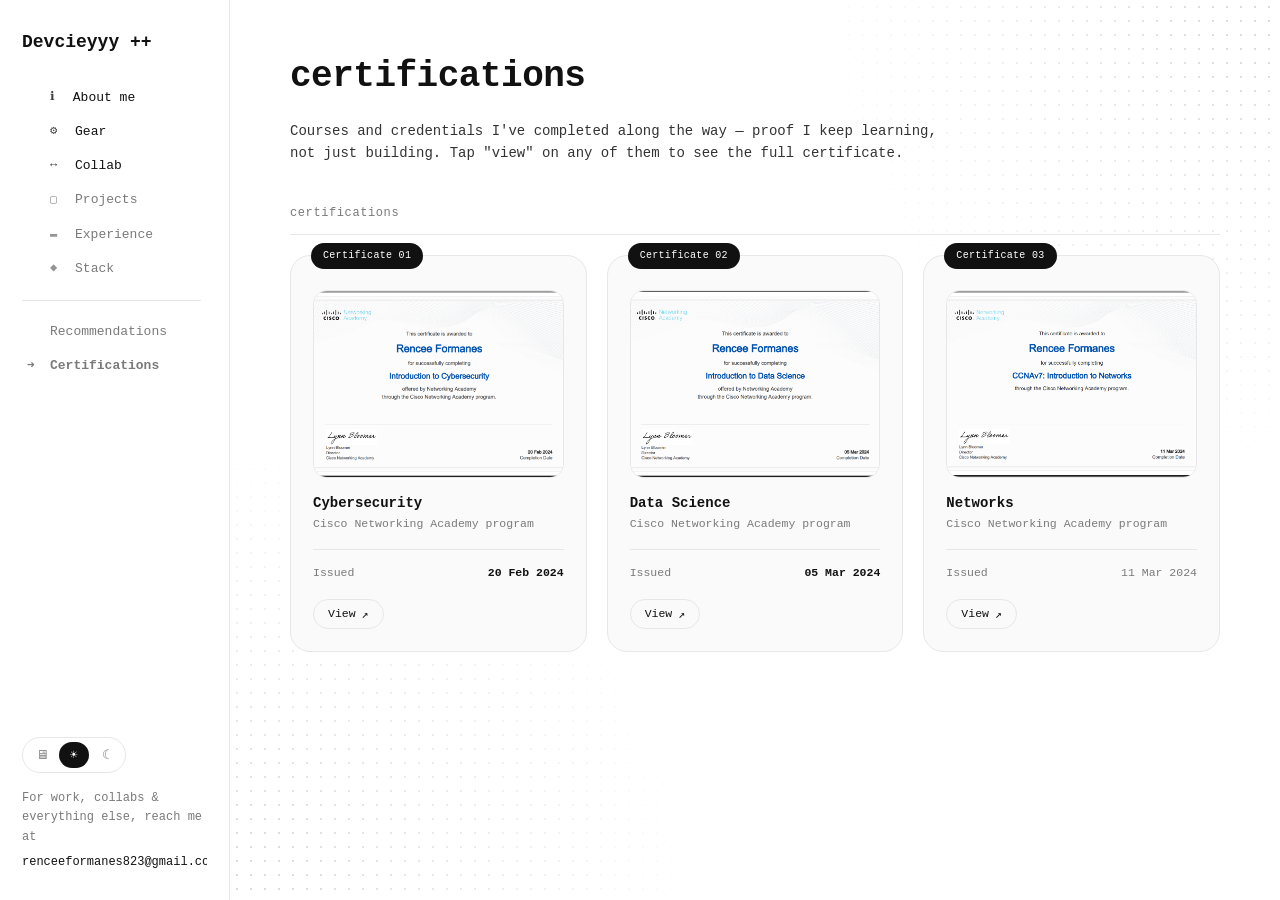
==== certification.html @ bb25aa1a "Initial commit" ====
<!DOCTYPE html>
<html lang="en">
<head>
<meta charset="UTF-8">
<meta name="viewport" content="width=device-width, initial-scale=1.0">
<script>
(function () {
  try {
    var saved = localStorage.getItem('devcieyyy-theme');
    if (!saved) {
      saved = window.matchMedia('(prefers-color-scheme: dark)').matches ? 'dark' : 'light';
    }
    if (saved === 'dark') document.documentElement.classList.add('dark-theme');
  } catch (e) {}
})();
</script>
<title>Certifications — Devcieyyy ++</title>
<link rel="icon" type="image/png" href="bnw2.jpg">
<link rel="stylesheet" href="style.css">
<link rel="stylesheet" href="theme.css">
<link rel="stylesheet" href="mobile-menu.css">
</head>
<body>
<div class="dots-bg"></div>
<div class="dots-bg bottom"></div>
<div class="layout">

  <aside class="sidebar">
    <div class="sidebar-top">
      <a href="index.html" class="brand">Devcieyyy ++</a>
      <button class="burger" id="burgerBtn" aria-label="Toggle menu" aria-expanded="false" aria-controls="sidebarMenu">
        <span></span><span></span><span></span>
      </button>
    </div>

     <div class="sidebar-menu" id="sidebarMenu">
      <div class="sidebar-nav-group">
        <nav>
           <a href="index.html#about"><span class="nav-icon">ℹ</span> About me</a>
        
          <a href="gear.html" class="active"><span class="nav-icon">⚙</span> Gear</a>
          <a href="collab.html"><span class="nav-icon">↔</span> Collab</a>
        </nav>
        <div class="divider"></div>
        <nav class="nav-secondary">
          <a href="index.html#projects"><span class="nav-icon">▢</span> Projects</a>
          
          <a href="index.html#experience"><span class="nav-icon">▬</span> Experience</a>
          <a href="index.html#stack"><span class="nav-icon">◆</span> Stack</a>
        <div class="divider"></div>
          <a href="index.html#recommendations">Recommendations</a>
            <a href="certification.html">Certifications</a>
        
        </nav>
      </div>
      
      <div class="sidebar-footer">
        <div class="divider"></div>
        <button class="theme-toggle" type="button" id="themeToggle" aria-label="Switch to dark mode" aria-pressed="false">
          <span class="theme-icon" aria-hidden="true">☾</span>
        </button>
        <div class="label">For work, collabs & everything else, reach me at</div>
        <a href="mailto:renceeformanes823@gmail.com" class="email">renceeformanes823@gmail.com</a>
      </div>
    </div>
  </aside>

  <main>

    <div class="cert-hero">
      <h1>certifications</h1>
      <p>Courses and credentials I've completed along the way — proof I keep learning, not just building. Tap "view" on any of them to see the full certificate.</p>
    </div>

    <!-- CERTIFICATIONS -->
    <section class="cert-section" id="certifications">
      <div class="section-head">
        <div class="title">certifications</div>
      </div>

      <div class="cert-grid-new">

        <!-- Certificate 1 — drop your certificate image in as cert1.png -->
        <div class="cert-card">
          <div class="cert-badge">Certificate 01</div>
          <div class="cert-thumb">
            <img src="cert1.png" alt="Certificate Title">
          </div>
          <div class="cert-top">
            <div>
              <h3 class="cert-name">Cybersecurity</h3>
              <div class="cert-org">Cisco Networking Academy program</div>
            </div>
          </div>
          <div class="cert-meta">
            <span>Issued</span>
            <span class="cert-date">20 Feb 2024</span>
          </div>
          <button class="cert-verify" type="button" data-cert-img="cert1.png" data-cert-title="Cybersecurity">View <span class="arrow">↗</span></button>
        </div>

        <!-- Certificate 2 — drop your certificate image in as cert2.png -->
        <div class="cert-card">
          <div class="cert-badge">Certificate 02</div>
          <div class="cert-thumb">
            <img src="cert2.png" alt="Certificate Title">
          </div>
          <div class="cert-top">
            <div>
              <h3 class="cert-name">Data Science</h3>
              <div class="cert-org">Cisco Networking Academy program</div>
            </div>
          </div>
          <div class="cert-meta">
            <span>Issued</span>
            <span class="cert-date">05 Mar 2024</span>
          </div>
          <button class="cert-verify" type="button" data-cert-img="cert2.png" data-cert-title="Data Science">View <span class="arrow">↗</span></button>
        </div>

        <!-- Certificate 3 — drop your certificate image in as cert3.png -->
        <div class="cert-card">
          <div class="cert-badge">Certificate 03</div>
          <div class="cert-thumb">
            <img src="cert3.png" alt="Certificate Title">
          </div>
          <div class="cert-top">
            <div>
              <h3 class="cert-name">Networks</h3>
              <div class="cert-org">Cisco Networking Academy program</div>
            </div>
          </div>
          <div class="cert-meta">
            <span>Issued</span>
            <span class="cert-date"></span>11 Mar 2024</span>
          </div>
          <button class="cert-verify" type="button" data-cert-img="cert3.png" data-cert-title="Networks">View <span class="arrow">↗</span></button>
        </div>

      </div>
    </section>

  </main>
</div>

<!-- Full-certificate modal, shared by all cards -->
<div class="cert-modal" id="certModal" aria-hidden="true">
  <div class="cert-modal-inner">
    <button class="cert-modal-close" id="certModalClose" type="button" aria-label="Close">×</button>
    <img id="certModalImg" src="" alt="">
    <div class="cert-modal-title" id="certModalTitle"></div>
  </div>
</div>

<script src="script.js"></script>
<script src="theme.js"></script>
<script src="mobile-menu.js"></script>
<script src="cert-modal.js"></script>

<!-- Tawk.to live chat -->
<script type="text/javascript">
var Tawk_API=Tawk_API||{}, Tawk_LoadStart=new Date();
(function(){
var s1=document.createElement("script"),s0=document.getElementsByTagName("script")[0];
s1.async=true;
s1.src='https://embed.tawk.to/YOUR_PROPERTY_ID/default';
s1.charset='UTF-8';
s1.setAttribute('crossorigin','*');
s0.parentNode.insertBefore(s1,s0);
})();
</script>
</body>
</html>
---- style.css ----
:root{
  --bg:#ffffff;
  --ink:#111111;
  --muted:#7a7a7a;
  --line:#e7e7e7;
  --card:#fafafa;
  --mono:'JetBrains Mono','Courier New',monospace;
  --serif:'Georgia','Times New Roman',serif;
}
*{box-sizing:border-box;}
body{
  margin:0;
  background:var(--bg);
  color:var(--ink);
  font-family:var(--mono);
  font-size:14px;
  line-height:1.6;
  position:relative;
  overflow-x:clip;
}
a{color:inherit;text-decoration:none;}
a:hover{color:var(--ink);text-decoration:underline;}
.layout{display:flex;min-height:100vh;position:relative;z-index:1;}

/* decorative dotted background, like reference site corners */
.dots-bg{
  position:fixed;top:0;right:0;width:480px;height:480px;
  background-image:radial-gradient(circle,#d8d8d8 1px,transparent 1px);
  background-size:14px 14px;
  -webkit-mask-image:radial-gradient(circle at 100% 0%, black 0%, transparent 70%);
  mask-image:radial-gradient(circle at 100% 0%, black 0%, transparent 70%);
  pointer-events:none;z-index:0;
}
.dots-bg.bottom{
  top:auto;right:auto;bottom:0;left:230px;
  -webkit-mask-image:radial-gradient(circle at 0% 100%, black 0%, transparent 70%);
  mask-image:radial-gradient(circle at 0% 100%, black 0%, transparent 70%);
}
.dots-row{
  height:14px;
  background-image:radial-gradient(circle,#d8d8d8 1px,transparent 1px);
  background-size:14px 14px;
  margin:0 0 8px;
}

/* Sidebar */
.sidebar{
  width:230px;
  flex-shrink:0;
  border-right:1px solid var(--line);
  padding:28px 22px;
  display:flex;
  flex-direction:column;
  position:fixed;
  top:0;
  left:0;
  bottom:0;
  height:100vh;
  overflow:auto;
  z-index:2;
  background: var(--bg);
}
.sidebar-top{display:flex;align-items:center;justify-content:space-between;}
.brand{font-family:var(--mono);font-weight:700;font-size:18px;-webkit-font-smoothing:none;font-smooth:never;text-rendering:optimizeSpeed;}

/* menu wrapper: plain flow on desktop, collapsible on mobile */
.sidebar-menu{
  display:flex;
  flex-direction:column;
  justify-content:space-between;
  flex:1;
  min-height:0;
  margin-top:24px;
  overflow:hidden;
}

/* nav area — allow internal scrolling if sidebar content grows */
.sidebar-nav-group{
  overflow-y:auto;
  flex:1 1 auto;
  min-height:0;
  padding-right:6px;
}

.sidebar-footer{
  flex-shrink:0;
  font-size:12px;color:var(--muted);
}

/* burger button: hidden on desktop */
.burger{
  display:none;
  flex-direction:column;
  justify-content:center;
  gap:4px;
  width:26px;
  height:20px;
  padding:0;
  background:none;
  border:none;
  cursor:pointer;
}
.burger span{
  display:block;
  height:2px;
  width:100%;
  background:var(--ink);
  border-radius:2px;
  transition:transform .2s ease, opacity .2s ease;
}
.burger.open span:nth-child(1){transform:translateY(6px) rotate(45deg);}
.burger.open span:nth-child(2){opacity:0;}
.burger.open span:nth-child(3){transform:translateY(-6px) rotate(-45deg);}

nav a{
  display:block;
  position:relative;
  padding:8px 24px 8px 28px;
  color:var(--ink);
  font-size:13px;
  line-height:1.4;
}
nav a::before{
  content: '';
  position:absolute;
  left:0;
  top:50%;
  transform:translateY(-50%);
  opacity:0;
  width:18px;
  text-align:center;
  transition:opacity .2s ease, transform .2s ease;
}
nav a.active::before{
  content:'➜';
  color:currentColor;
  opacity:1;
}
nav a .nav-icon{
  display:inline-flex;
  align-items:center;
  vertical-align:middle;
  margin-right:10px;
  font-size:12px;
  opacity:.8;
}
nav a.active{font-weight:700;}
nav .divider{height:1px;background:var(--line);margin:14px 0;}
.nav-secondary a{color:var(--muted);}
.sidebar-footer .label{margin:14px 0 6px;}
.sidebar-footer .email{color:var(--ink);}

.ask-btn{
  display:flex;align-items:center;justify-content:space-between;
  border:1px solid var(--line);border-radius:6px;
  padding:7px 10px;font-size:12px;color:var(--muted);
  cursor:pointer;margin-bottom:16px;background:none;width:100%;
  font-family:var(--mono);
}
.ask-btn kbd{
  border:1px solid var(--line);border-radius:4px;
  padding:1px 5px;font-size:10px;color:var(--muted);font-family:var(--mono);
  margin-left:3px;
}
.viewers-block{margin-bottom:16px;}
.avatar-stack{display:flex;align-items:center;margin-bottom:6px;}
.avatar-stack .mini-avatar{
  width:22px;height:22px;border-radius:50%;
  background:var(--card);border:1.5px solid var(--bg);
  margin-right:-8px;
  display:flex;align-items:center;justify-content:center;
  font-size:9px;color:var(--muted);
}
.avatar-stack .more{
  margin-left:12px;font-size:11px;color:var(--muted);
}
.viewing-now{font-size:12px;color:var(--muted);}
.viewing-now .count{color:var(--ink);font-weight:bold;}

/* segmented theme toggle: desktop / light / dark */
.theme-toggle-group{
  display:flex;
  align-items:center;
  justify-content:center;
  gap:2px;
  border:1px solid var(--line);
  border-radius:20px;
  padding:4px;
  margin-bottom:16px;
  width:fit-content;
}
.theme-toggle-group button{
  border:none;
  background:none;
  cursor:pointer;
  width:30px;
  height:26px;
  border-radius:16px;
  display:flex;
  align-items:center;
  justify-content:center;
  color:var(--muted);
  font-size:13px;
  font-family:var(--mono);
  transition:background .12s ease, color .12s ease;
}
.theme-toggle-group button.active{
  background:var(--ink);
  color:var(--bg);
}
.theme-toggle-group button:hover:not(.active){
  color:var(--ink);
}

/* Main */
main{flex:1;margin-left:230px;padding:48px clamp(20px,5vw,60px);max-width:1100px;min-width:0;}
.hero{display:flex;gap:clamp(24px,4vw,48px);align-items:center;margin-bottom:40px;flex-wrap:wrap;}

/* Avatar with halftone photo effect */
.avatar{
  width:clamp(140px,22vw,280px);height:clamp(140px,22vw,280px);flex-shrink:0;
  background:var(--card);
  border:1px solid var(--line);
  display:flex;align-items:center;justify-content:center;
  color:var(--muted);font-size:12px;text-align:center;
  position:relative;
  overflow:hidden;
}
.avatar img{
  width:100%;
  height:100%;
  object-fit:cover;
  display:block;
}
.avatar img.halftone{
  filter:grayscale(1) contrast(1.35) brightness(1.05);
}
/* dot-screen overlay to fake a halftone print texture over the photo */
.avatar::after{
  content:"";
  position:absolute;
  inset:0;
  background-image:radial-gradient(circle, #000 1px, transparent 1.3px);
  background-size:4px 4px;
  mix-blend-mode:multiply;
  opacity:0.32;
  pointer-events:none;
}

.hero-text{min-width:0;flex:1 1 280px;}
.hero-text h1{font-family:var(--mono);font-weight:700;font-size:clamp(26px,4.5vw,42px);margin:0 0 16px;letter-spacing:-0.5px;-webkit-font-smoothing:none;font-smooth:never;text-rendering:optimizeSpeed;}
.hero-text p{max-width:520px;margin:0 0 14px;color:#333;}
.links{margin-top:18px;display:flex;gap:18px;flex-wrap:wrap;font-size:12px;color:var(--muted);}
.links a{display:inline-flex;align-items:center;gap:2px;}
.links a .arrow{font-size:10px;color:var(--muted);}

.stats{
  display:flex;border-top:1px solid var(--line);border-bottom:1px solid var(--line);
  margin:36px 0;
}
.stat{flex:1;padding:18px 0;border-right:1px solid var(--line);}
.stat:last-child{border-right:none;}
.stat .num{font-size:20px;display:flex;align-items:baseline;gap:4px;}
.stat .num .arrow{font-size:11px;color:var(--muted);}
.stat .label{font-size:11px;color:var(--muted);letter-spacing:.05em;margin-top:4px;}

section{margin-bottom:48px;}
.section-head{
  display:flex;justify-content:space-between;align-items:baseline;
  border-bottom:1px solid var(--line);padding-bottom:10px;margin-bottom:20px;
}
.section-head .title{color:var(--muted);font-size:12px;letter-spacing:.05em;}
.section-head .all{font-size:11px;color:var(--muted);}

/* About */
.about-body p{max-width:680px;color:#333;margin:0 0 14px;}

/* Experience */
.exp-row{
  display:grid;
  grid-template-columns:70px 1fr 120px;
  gap:16px;
  align-items:center;
  padding:14px 0;
  border-bottom:1px solid var(--line);
  font-size:13px;
}
.exp-row .year{color:var(--muted);}
.exp-row .role{font-weight:bold;}
.exp-row .org{color:var(--muted);text-align:right;}
.exp-placeholder{
  border:1px dashed var(--line);padding:14px;color:var(--muted);font-size:12px;margin-top:10px;
}

/* Stack */
.stack-tags{display:flex;flex-wrap:wrap;gap:10px;}
.stack-tag{font-size:12px;border:1px solid var(--line);padding:6px 14px;border-radius:20px;}
.stack-tag.more{border-style:dashed;color:var(--muted);}

/* Certifications (legacy placeholder cards, kept for reference) */
.cert-grid{display:flex;gap:20px;flex-wrap:wrap;}

/* Recommendations */
.rec-grid{
  display:grid;
  grid-template-columns:repeat(auto-fit, minmax(280px, 1fr));
  gap:20px;
}
.rec-card{
  border:1px dashed var(--line);
  background:var(--card);
  padding:20px;
}
.rec-card .quote-mark{color:#ccc;font-size:24px;font-family:var(--serif);}
.rec-card .quote{font-size:13px;color:#333;margin:10px 0 16px;}
.rec-card .person{display:flex;gap:10px;align-items:center;}
.rec-card .avatar-slot{
  width:32px;height:32px;border-radius:50%;border:1px dashed #cfcfcf;
  display:flex;align-items:center;justify-content:center;font-size:9px;color:var(--muted);
}
.rec-card .who .who-name{font-size:12px;font-weight:bold;}
.rec-card .who .who-role{font-size:10px;color:var(--muted);}

/* GitHub — contribution dot-matrix (size grows with activity level) */
.github-box{border-top:1px solid var(--line);padding-top:20px;}
.github-grid{
  display:grid;
  grid-template-columns:repeat(52,1fr);
  grid-auto-rows:1fr;
  gap:4px;
  margin:24px 0;
}
.github-grid span{
  width:100%;
  padding-top:100%;
  border-radius:50%;
  background:var(--line);
  display:block;
  transform:scale(.4);
  transition:transform .2s ease, background .2s ease;
}
.github-grid span.l1{background:#cfcfcf;transform:scale(.55);}
.github-grid span.l2{background:#9a9a9a;transform:scale(.7);}
.github-grid span.l3{background:#5c5c5c;transform:scale(.85);}
.github-grid span.l4{background:#111111;transform:scale(1);}

.dark-theme .github-grid span{background:#2a2b30;}
.dark-theme .github-grid span.l1{background:#48494f;}
.dark-theme .github-grid span.l2{background:#797a81;}
.dark-theme .github-grid span.l3{background:#b3b4ba;}
.dark-theme .github-grid span.l4{background:#f5f5f5;}

.contrib-count{font-size:11px;color:var(--muted);}

img{max-width:100%;}

/* ---------- Gear page ---------- */
.gear-hero{margin-bottom:40px;max-width:680px;}
.gear-hero h1{
  font-family:var(--mono);font-weight:700;
  font-size:clamp(26px,4.5vw,36px);
  margin:0 0 14px;letter-spacing:-0.5px;
  -webkit-font-smoothing:none;font-smooth:never;text-rendering:optimizeSpeed;
}
.gear-hero p{color:#333;margin:0;}

.gear-section{margin-bottom:48px;}

.gear-grid{
  display:grid;
  grid-template-columns:repeat(3,1fr);
  gap:20px;
}
.gear-card{
  border:1px solid var(--line);
  border-radius:10px;
  overflow:hidden;
  background:var(--card);
  display:flex;
  color:inherit;
  text-decoration:none;
  transition: transform .2s ease, box-shadow .2s ease, border-color .2s ease;
}
.gear-photo{
  aspect-ratio:1/1;
  background:#fff;
  border-bottom:1px solid var(--line);
  display:flex;align-items:center;justify-content:center;
  color:var(--muted);font-size:11px;text-align:center;padding:16px;
}
.gear-card:hover{
  text-decoration:none;
  transform:translateY(-3px);
  border-color:#bbb;
  box-shadow:0 6px 16px rgba(0,0,0,0.06);
}
.gear-card:hover .arrow{
  color:var(--ink);
}
.gear-photo img{width:100%;height:100%;object-fit:contain;}
.gear-info{padding:14px 16px;}
.gear-name{
  display:flex;align-items:center;justify-content:space-between;gap:8px;
  font-weight:bold;font-size:14px;
}
.gear-name .arrow{color:var(--muted);font-size:12px;font-weight:normal;}
.gear-desc{font-size:12px;color:var(--muted);margin-top:6px;}

/* ---------- Tablet / small laptop ---------- */
@media(max-width:1024px){
  .sidebar{width:200px;padding:24px 18px;}
  main{padding:40px 32px;}
}

/* ---------- Sidebar collapses into a burger menu ---------- */
@media(max-width:820px){
  .layout{flex-direction:column;}
  .sidebar{
    width:100%;
    border-right:none;border-bottom:1px solid var(--line);
    flex-direction:column;
    padding:16px 20px;
    position:fixed;
    top:0;
    left:0;
    right:0;
    z-index:1000;
    background: var(--bg);
    height:auto;
    overflow:visible;
  }
  .sidebar-top{
    position:sticky;
    top:0;
    left:0;
    right:0;
    z-index:1002;
    background: var(--bg);
    box-shadow: 0 1px 3px rgba(0, 0, 0, 0.08);
    padding-top: 12px;
    padding-bottom: 12px;
  }
  .burger{display:flex;}

  .sidebar-menu{
    flex-direction:column;
    justify-content:flex-start;
    max-height:0;
    opacity:0;
    overflow:hidden;
    margin-top:0;
    transition:max-height .3s ease, opacity .2s ease, margin-top .3s ease;
  }
  .sidebar-menu.open{
    max-height:1400px;
    opacity:1;
    margin-top:18px;
  }
  .sidebar-nav-group{
    overflow-y:visible;
  }
  .sidebar-nav-group{margin-bottom:20px;}

  .dots-bg.bottom{left:0;}
  main{padding:32px 24px;max-width:100%;margin-top:82px;}
  .hero{flex-direction:column;align-items:flex-start;text-align:left;}
  .avatar{width:min(100%,280px);height:auto;aspect-ratio:1/1;}
  .gear-grid{grid-template-columns:repeat(2,1fr);}
}

/* ---------- Mobile ---------- */
@media(max-width:600px){
  body{font-size:13px;}
  main{padding:28px 18px;}
  .sidebar{padding:14px 18px;}
  nav a{padding:8px 0;}

  .hero{gap:20px;}
  .hero-text p{max-width:100%;}
  .links{gap:12px 16px;}

  .stats{flex-wrap:wrap;}
  .stat{flex:1 1 50%;border-bottom:1px solid var(--line);}
  .stat:nth-child(odd){border-right:1px solid var(--line);}
  .stat:nth-last-child(-n+1){border-bottom:none;}

  section{margin-bottom:36px;}
  .section-head{flex-wrap:wrap;gap:6px;}

  .projects-grid, .cert-grid, .rec-grid{flex-direction:column;}
  .project-card, .cert-card, .rec-card{width:100%;}
  .gear-grid{grid-template-columns:1fr;}

  .exp-row{flex-wrap:wrap;row-gap:4px;}
  .exp-row .org{text-align:left;width:100%;order:3;}

  .github-grid{grid-template-columns:repeat(26,1fr);gap:2px;}
}

/* ---------- Small phones ---------- */
@media(max-width:420px){
  .hero-text h1{font-size:24px;}
  .stat{flex:1 1 100%;border-right:none !important;}
  .stat:nth-last-child(-n+1){border-bottom:none;}
  .avatar-stack .more{margin-left:8px;}
  .ask-btn{font-size:11px;}
}

/* =========================================================
   DARK MODE — root token overrides
   (falls back cleanly if theme.css already defines --dt-* vars)
   ========================================================= */
html.dark-theme{
  --bg:#0e0e10;
  --ink:#f2f2f2;
  --muted:#8d8e94;
  --line:#2a2b30;
  --card:#18191d;
}
.dark-theme body{background:var(--bg);color:var(--ink);}
.dark-theme .dots-bg{background-image:radial-gradient(circle,#2c2d32 1px,transparent 1px);}
.dark-theme .dots-row{background-image:radial-gradient(circle,#2c2d32 1px,transparent 1px);}
.dark-theme .sidebar{background:var(--bg);border-color:var(--line);}
.dark-theme .hero-text p,
.dark-theme .about-body p,
.dark-theme .gear-hero p,
.dark-theme .rec-card .quote{color:#c7c8cf;}
.dark-theme .avatar::after{opacity:.5;mix-blend-mode:screen;}

/* =========================================================
   PROJECTS — redesigned cards (badge pills, icon tile, CTAs)
   ========================================================= */
.projects-carousel-container{
  position:relative;
  padding:44px 0 24px;
  overflow:visible;
}
.projects-track{
  position:relative;
  height:clamp(300px, 38vw, 340px);
  display:flex;
  align-items:center;
  justify-content:center;
}

.project-3d-card{
  position:absolute;
  width:clamp(250px, 34vw, 330px);
  border:1px solid var(--line);
  border-radius:26px;
  background:var(--bg);
  padding:22px 22px 24px;
  cursor:pointer;
  will-change: transform, opacity;
  transition:
    transform .55s cubic-bezier(.25,.8,.25,1),
    opacity .45s ease,
    box-shadow .4s ease,
    background .2s ease, border-color .2s ease;
  box-shadow:0 4px 14px rgba(17,17,17,0.06);
}
.dark-theme .project-3d-card{
  background:var(--card);
  box-shadow:0 4px 18px rgba(0,0,0,0.35);
}

.project-3d-card[data-index="1"]{
  z-index:3;
  transform:translateX(0) rotate(0deg) scale(1);
  opacity:1;
  box-shadow:0 18px 40px rgba(17,17,17,0.12);
  cursor:default;
}
.dark-theme .project-3d-card[data-index="1"]{
  box-shadow:0 18px 40px rgba(0,0,0,0.5);
}
.project-3d-card[data-index="0"]{
  z-index:2;
  transform:translateX(clamp(-78px, -10vw, -46px)) rotate(-7deg) scale(0.9);
  opacity:0.55;
}
.project-3d-card[data-index="2"]{
  z-index:2;
  transform:translateX(clamp(46px, 10vw, 78px)) rotate(7deg) scale(0.9);
  opacity:0.55;
}
.project-3d-card:hover{opacity:1;}

/* floating badge pills, stacked above the card */
.card-badges{
  position:absolute;
  top:-16px;
  left:20px;
  right:20px;
  display:flex;
  flex-wrap:wrap;
  gap:6px;
  z-index:2;
}
.card-badge{
  font-size:10px;
  letter-spacing:.02em;
  padding:6px 13px;
  border-radius:20px;
  white-space:nowrap;
  font-family:var(--mono);
  line-height:1.2;
}
.card-badge.black-badge{background:#111;color:#fff;}
.card-badge.gray-badge{
  background:var(--bg);
  color:var(--muted);
  border:1px solid var(--line);
}
.dark-theme .card-badge.black-badge{background:#f2f2f2;color:#111;}
.dark-theme .card-badge.gray-badge{background:var(--card);}

.card-content-wrap{display:flex;flex-direction:column;gap:14px;margin-top:10px;}

.project-header{display:flex;align-items:center;gap:12px;}

.project-logo{
  width:52px;
  height:52px;
  flex-shrink:0;
  border-radius:14px;
  overflow:hidden;
  border:1px solid var(--line);
  background:#fff;
  display:flex;
  align-items:center;
  justify-content:center;
}
.project-logo img{width:100%;height:100%;object-fit:cover;display:block;}

.project-title{
  font-family:var(--mono);
  font-size:clamp(14px, 1.5vw, 16px);
  font-weight:700;
  margin:0;
  line-height:1.3;
}

.project-desc{
  font-size:12.5px;
  color:var(--muted);
  margin:0;
  line-height:1.55;
}

/* CTA pills at the bottom of each card, styled like store badges */
.store-links{display:flex;gap:8px;flex-wrap:wrap;margin-top:2px;}
.store-btn{
  display:inline-flex;
  align-items:center;
  gap:6px;
  background:#111;
  color:#fff !important;
  border-radius:10px;
  padding:8px 12px;
  font-size:11px;
  font-family:var(--mono);
  text-decoration:none !important;
  transition:transform .15s ease, opacity .15s ease;
}
.store-btn:hover{transform:translateY(-2px);opacity:.9;}
.store-btn .store-btn-icon{font-size:13px;line-height:1;}
.dark-theme .store-btn{background:#f2f2f2;color:#111 !important;}

/* ---- Tablet ---- */
@media(max-width:820px){
  .projects-track{height:clamp(280px, 46vw, 320px);}
  .project-3d-card{width:clamp(230px, 50vw, 290px);}
  .project-3d-card[data-index="0"]{transform:translateX(-32px) rotate(-6deg) scale(0.88);}
  .project-3d-card[data-index="2"]{transform:translateX(32px) rotate(6deg) scale(0.88);}
}

/* ---- Mobile ---- */
@media(max-width:600px){
  .projects-track{height:clamp(260px, 74vw, 300px);}
  .project-3d-card{width:clamp(210px, 76vw, 260px);padding:18px;}
  .project-3d-card[data-index="1"]{transform:translateX(0) rotate(0deg) scale(1);}
  .project-3d-card[data-index="0"]{transform:translateX(-22px) rotate(-6deg) scale(0.86);}
  .project-3d-card[data-index="2"]{transform:translateX(22px) rotate(6deg) scale(0.86);}
  .card-badges{top:-12px;left:14px;right:14px;}
  .card-badge{font-size:9px;padding:5px 10px;}
  .project-title{font-size:13.5px;}
  .project-desc{font-size:11.5px;}
  .store-btn{font-size:10px;padding:7px 10px;}
}

/* =========================================================
   CERTIFICATIONS PAGE
   ========================================================= */
.cert-hero{margin-bottom:40px;max-width:680px;}
.cert-hero h1{
  font-family:var(--mono);font-weight:700;
  font-size:clamp(26px,4.5vw,36px);
  margin:0 0 14px;letter-spacing:-0.5px;
  -webkit-font-smoothing:none;font-smooth:never;text-rendering:optimizeSpeed;
}
.cert-hero p{color:#333;margin:0;}
.dark-theme .cert-hero p{color:#c7c8cf;}

.cert-section{margin-bottom:48px;}

.cert-grid-new{
  display:grid;
  grid-template-columns:repeat(3,1fr);
  gap:20px;
}

.cert-card{
  position:relative;
  border:1px solid var(--line);
  border-radius:20px;
  background:var(--card);
  padding:26px 22px 22px;
  display:flex;
  flex-direction:column;
  gap:16px;
  transition:transform .2s ease, box-shadow .2s ease, border-color .2s ease, background .2s ease;
}
.cert-card:hover{
  transform:translateY(-4px);
  box-shadow:0 14px 32px rgba(17,17,17,.08);
  border-color:#c9c9c9;
}
.dark-theme .cert-card{background:var(--card);border-color:var(--line);}
.dark-theme .cert-card:hover{
  box-shadow:0 14px 32px rgba(0,0,0,.4);
  border-color:#3a3b42;
}

.cert-badge{
  position:absolute;
  top:-13px;
  left:20px;
  background:#111;
  color:#fff;
  font-size:10px;
  letter-spacing:.03em;
  padding:5px 12px;
  border-radius:20px;
  font-family:var(--mono);
}
.dark-theme .cert-badge{background:#f2f2f2;color:#111;}

.cert-thumb{
  width:100%;
  aspect-ratio:4/3;
  border-radius:14px;
  border:1px solid var(--line);
  background:#fff;
  overflow:hidden;
  display:flex;
  align-items:center;
  justify-content:center;
  margin-top:8px;
}
.cert-thumb img{
  width:100%;
  height:100%;
  object-fit:cover;
  display:block;
}
.dark-theme .cert-thumb{background:#1f2025;}

.cert-top{display:flex;align-items:center;gap:12px;}
.cert-logo{
  width:52px;height:52px;flex-shrink:0;
  border-radius:14px;
  border:1px solid var(--line);
  background:#fff;
  display:flex;align-items:center;justify-content:center;
  overflow:hidden;
  font-size:10px;color:var(--muted);text-align:center;
}
.cert-logo img{width:100%;height:100%;object-fit:contain;padding:6px;}

.cert-name{font-family:var(--mono);font-weight:700;font-size:14px;line-height:1.3;margin:0;}
.cert-org{font-size:11.5px;color:var(--muted);margin:3px 0 0;}

.cert-meta{font-size:11.5px;color:var(--muted);display:flex;justify-content:space-between;gap:10px;border-top:1px solid var(--line);padding-top:14px;}
.cert-meta .cert-date{color:var(--ink);font-weight:600;}

.cert-verify{
  display:inline-flex;align-items:center;gap:6px;
  align-self:flex-start;
  font-size:11.5px;
  font-family:var(--mono);
  border:1px solid var(--line);
  border-radius:20px;
  padding:7px 14px;
  background:none;
  color:var(--ink) !important;
  text-decoration:none !important;
  cursor:pointer;
  transition:background .15s ease, border-color .15s ease;
}
.cert-verify:hover{background:var(--bg);border-color:#bbb;}
.dark-theme .cert-verify:hover{border-color:#4a4b52;}

/* ---------- Certificate modal (full image view) ---------- */
.cert-modal{
  position:fixed;
  inset:0;
  background:rgba(10,10,11,.72);
  display:flex;
  align-items:center;
  justify-content:center;
  padding:32px;
  z-index:1000;
  opacity:0;
  pointer-events:none;
  transition:opacity .2s ease;
}
.cert-modal.open{opacity:1;pointer-events:auto;}
.cert-modal-inner{
  position:relative;
  max-width:min(820px,92vw);
  max-height:88vh;
  background:var(--bg);
  border:1px solid var(--line);
  border-radius:16px;
  padding:16px;
  display:flex;
  flex-direction:column;
  gap:12px;
  transform:scale(.96);
  transition:transform .2s ease;
}
.cert-modal.open .cert-modal-inner{transform:scale(1);}
.cert-modal-inner img{
  max-width:100%;
  max-height:72vh;
  object-fit:contain;
  border-radius:8px;
  display:block;
  margin:0 auto;
}
.cert-modal-title{font-family:var(--mono);font-size:13px;font-weight:700;text-align:center;}
.cert-modal-close{
  position:absolute;
  top:-14px;
  right:-14px;
  width:32px;height:32px;
  border-radius:50%;
  border:1px solid var(--line);
  background:var(--bg);
  color:var(--ink);
  font-size:16px;
  line-height:1;
  cursor:pointer;
  display:flex;align-items:center;justify-content:center;
}
.cert-modal-close:hover{background:var(--card);}

@media(max-width:600px){
  .cert-modal{padding:16px;}
  .cert-modal-inner{padding:12px;}
}

@media(max-width:820px){
  .cert-grid-new{grid-template-columns:repeat(2,1fr);}
}
@media(max-width:600px){
  .cert-grid-new{grid-template-columns:1fr;}
}
---- theme.css ----
/* ---------- dark theme overrides ----------
   Applied to <html class="dark-theme">, toggled by theme.js.
   Uses !important since the base palette lives in style.css,
   whose specificity/variable names aren't visible here. */

html.dark-theme {
  --dt-bg: #101012;
  --dt-panel: #1A1A1D;
  --dt-panel-alt: #202024;
  --dt-border: #2E2E33;
  --dt-ink: #F2F1EC;
  --dt-ink-soft: #A6A49B;
}

html.dark-theme,
html.dark-theme body,
html.dark-theme .layout {
  background: var(--dt-bg) !important;
  color: var(--dt-ink) !important;
}

html.dark-theme .dots-bg {
  opacity: .35;
  filter: invert(1);
}

/* sidebar + nav */
html.dark-theme .sidebar,
html.dark-theme .sidebar-menu,
html.dark-theme .sidebar-footer {
  background: var(--dt-bg) !important;
  color: var(--dt-ink) !important;
  border-color: var(--dt-border) !important;
}

html.dark-theme .brand,
html.dark-theme nav a,
html.dark-theme .label,
html.dark-theme .email,
html.dark-theme .viewing-now {
  color: var(--dt-ink) !important;
}

html.dark-theme nav a:not(.active) {
  color: var(--dt-ink-soft) !important;
}

html.dark-theme .divider {
  background: var(--dt-border) !important;
  border-color: var(--dt-border) !important;
}

html.dark-theme .burger span {
  background: var(--dt-ink) !important;
}

html.dark-theme .ask-btn,
html.dark-theme .theme-toggle {
  background: var(--dt-panel) !important;
  color: var(--dt-ink) !important;
  border-color: var(--dt-border) !important;
}

html.dark-theme .mini-avatar {
  border-color: var(--dt-bg) !important;
}

/* main content shell */
html.dark-theme main,
html.dark-theme .hero,
html.dark-theme .hero-text h1,
html.dark-theme .hero-text p,
html.dark-theme .links a,
html.dark-theme .stat .num,
html.dark-theme .title,
html.dark-theme .about-body p {
  color: var(--dt-ink) !important;
}

html.dark-theme .stat .label,
html.dark-theme .gear-hero p {
  color: var(--dt-ink-soft) !important;
}

html.dark-theme .dots-row,
html.dark-theme .divider,
html.dark-theme .section-head {
  border-color: var(--dt-border) !important;
}

/* project / gear / rec cards */
html.dark-theme .project-3d-card,
html.dark-theme .gear-card,
html.dark-theme .rec-card,
html.dark-theme .github-box {
  background: var(--dt-panel) !important;
  border-color: var(--dt-border) !important;
  color: var(--dt-ink) !important;
}

html.dark-theme .project-desc,
html.dark-theme .gear-desc,
html.dark-theme .quote,
html.dark-theme .who-role,
html.dark-theme .contrib-count,
html.dark-theme .org {
  color: var(--dt-ink-soft) !important;
}

html.dark-theme .stack-tag {
  background: var(--dt-panel-alt) !important;
  border-color: var(--dt-border) !important;
  color: var(--dt-ink) !important;
}

html.dark-theme .card-badge.black-badge {
  background: var(--dt-panel-alt) !important;
  color: var(--dt-ink) !important;
}

/* ---------- collab page ---------- */
html.dark-theme .collab-main {
  background: var(--dt-bg) !important;
  color: var(--dt-ink) !important;
}

html.dark-theme .collab-eyebrow {
  border-color: var(--dt-border) !important;
  color: var(--dt-ink-soft) !important;
}

html.dark-theme .collab-title {
  color: var(--dt-ink) !important;
}

html.dark-theme .collab-copy,
html.dark-theme .together-left p,
html.dark-theme .world-caption,
html.dark-theme .form-note {
  color: var(--dt-ink-soft) !important;
}

html.dark-theme .world-panel,
html.dark-theme .together-panel {
  background: var(--dt-panel) !important;
  border-color: var(--dt-border) !important;
}

html.dark-theme .world-dots {
  --collab-dot: #45454B;
}

html.dark-theme .together-left h2,
html.dark-theme .together-email {
  color: var(--dt-ink) !important;
}

html.dark-theme .together-email {
  border-color: var(--dt-border) !important;
}

html.dark-theme .collab-form label {
  color: var(--dt-ink-soft) !important;
}

html.dark-theme .collab-form input,
html.dark-theme .collab-form textarea {
  background: var(--dt-panel-alt) !important;
  border-color: var(--dt-border) !important;
  color: var(--dt-ink) !important;
}

html.dark-theme .collab-form input:focus,
html.dark-theme .collab-form textarea:focus {
  border-color: var(--dt-ink) !important;
  box-shadow: 0 0 0 3px rgba(242, 241, 236, .08) !important;
}

html.dark-theme .collab-form button {
  background: var(--dt-ink) !important;
  color: var(--dt-bg) !important;
}

html.dark-theme .form-note.is-success {
  color: #6FCF97 !important;
}

html.dark-theme .form-note.is-error {
  color: #E28A76 !important;
}

/* smooth the switch itself */
body, .sidebar, .sidebar-menu, .sidebar-footer, main, .collab-main,
.project-3d-card, .gear-card, .rec-card, .github-box,
.world-panel, .together-panel, .collab-form input, .collab-form textarea {
  transition: background-color .25s ease .08s, color .25s ease .08s, border-color .25s ease .08s;
}
---- mobile-menu.css ----
/* ---------- mobile burger menu: drawer + blurred backdrop ---------- */

body.menu-open {
  overflow: hidden;
}

.menu-backdrop {
  position: fixed;
  inset: 0;
  left: min(86vw, 340px);
  background: rgba(8, 8, 9, .55);
  backdrop-filter: blur(8px);
  -webkit-backdrop-filter: blur(8px);
  opacity: 0;
  pointer-events: none;
  transition: opacity .25s ease;
  z-index: 999;
}
.menu-backdrop.open {
  opacity: 1;
  pointer-events: auto;
}

@media (max-width: 820px) {

  .sidebar {
    position: static;
    width: auto;
    height: auto;
    overflow: visible;
  }

  main {
    margin-left: 0;
  }

  .layout {
    display: block;
  }

  .sidebar-top {
    position: relative;
    z-index: 1001;
  }

  /* hamburger <-> X */
  .burger {
    position: relative;
    z-index: 1002;
  }
  .burger span {
    transition: transform .25s ease, opacity .2s ease;
    transform-origin: center;
  }
  .burger.open span:nth-child(1) {
    transform: translateY(7px) rotate(45deg);
  }
  .burger.open span:nth-child(2) {
    opacity: 0;
  }
  .burger.open span:nth-child(3) {
    transform: translateY(-7px) rotate(-45deg);
  }

  /* the drawer itself: full-height panel sliding from the left,
     not a small box pinned near the top */
  .sidebar-menu {
    position: fixed !important;
    top: 0 !important;
    left: 0 !important;
    right: auto !important;
    height: 100dvh !important;
    width: min(86vw, 340px) !important;
    max-width: 340px;
    margin: 0 !important;
    background: var(--bg) !important;
    color: var(--ink) !important;
    display: flex !important;
    flex-direction: column;
    padding: 88px 24px 24px;
    box-sizing: border-box;
    overflow-y: auto;
    -webkit-overflow-scrolling: touch;
    transform: translateX(-100%);
    transition: transform .32s cubic-bezier(.19, 1, .22, 1);
    z-index: 2000;
    isolation: isolate;
    filter: none;
    backdrop-filter: none;
    box-shadow: none;
    max-height: none !important;
    opacity: 1 !important;
    margin-top: 0 !important;
  }

  .sidebar-menu.open {
    transform: translateX(0);
    z-index: 1002;
  }

  .sidebar-top {
    margin-bottom: 16px;
    position: sticky;
    top: 0;
    z-index: 1003;
    background: var(--bg) !important;
    box-shadow: 0 1px 3px rgba(0, 0, 0, 0.08);
    padding-top: 12px;
    padding-bottom: 12px;
  }

  .sidebar-menu nav {
    display: flex;
    flex-direction: column;
  }

  .sidebar-menu nav a {
    display:flex;
    align-items:center;
    padding: 11px 0;
    font-size: 15px;
    color: inherit !important;
  }

  .sidebar-menu nav a .nav-icon {
    display:inline-flex;
    align-items:center;
    margin-right: 10px;
  }

  .sidebar-menu .nav-secondary a {
    color: inherit !important;
    opacity: .8;
  }

  .sidebar-menu .divider {
    margin: 16px 0;
    opacity: .5;
  }

  .sidebar-footer {
    margin-top: auto;
    padding-top: 24px;
  }
}
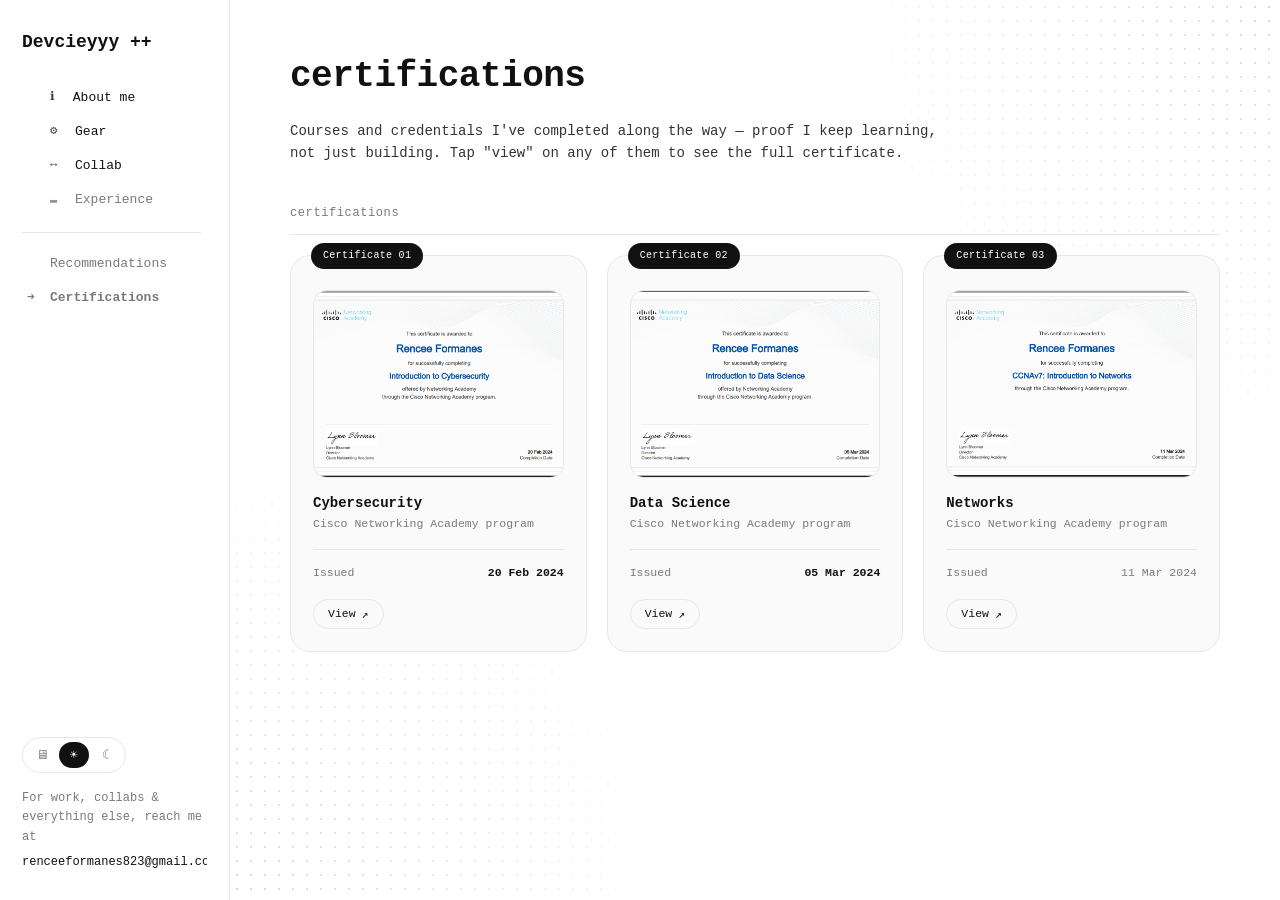
==== commit 78f69c67: "updated portpolio" ====
--- a/certification.html
+++ b/certification.html
@@ -43,10 +43,9 @@
         </nav>
         <div class="divider"></div>
         <nav class="nav-secondary">
-          <a href="index.html#projects"><span class="nav-icon">▢</span> Projects</a>
-          
+         
           <a href="index.html#experience"><span class="nav-icon">▬</span> Experience</a>
-          <a href="index.html#stack"><span class="nav-icon">◆</span> Stack</a>
+      
         <div class="divider"></div>
           <a href="index.html#recommendations">Recommendations</a>
             <a href="certification.html">Certifications</a>
--- a/style.css
+++ b/style.css
@@ -420,25 +420,15 @@
     border-right:none;border-bottom:1px solid var(--line);
     flex-direction:column;
     padding:16px 20px;
-    position:fixed;
-    top:0;
-    left:0;
-    right:0;
-    z-index:1000;
-    background: var(--bg);
+    position:static;
     height:auto;
     overflow:visible;
+    background:var(--bg);
   }
   .sidebar-top{
-    position:sticky;
-    top:0;
-    left:0;
-    right:0;
-    z-index:1002;
-    background: var(--bg);
-    box-shadow: 0 1px 3px rgba(0, 0, 0, 0.08);
-    padding-top: 12px;
-    padding-bottom: 12px;
+    position:static;
+    box-shadow:none;
+    padding:0;
   }
   .burger{display:flex;}
 
@@ -462,7 +452,7 @@
   .sidebar-nav-group{margin-bottom:20px;}
 
   .dots-bg.bottom{left:0;}
-  main{padding:32px 24px;max-width:100%;margin-top:82px;}
+  main{padding:32px 24px;max-width:100%;margin-top:0px;}
   .hero{flex-direction:column;align-items:flex-start;text-align:left;}
   .avatar{width:min(100%,280px);height:auto;aspect-ratio:1/1;}
   .gear-grid{grid-template-columns:repeat(2,1fr);}
@@ -541,6 +531,7 @@
   display:flex;
   align-items:center;
   justify-content:center;
+  perspective:1200px;
 }
 
 .project-3d-card{
@@ -553,9 +544,9 @@
   cursor:pointer;
   will-change: transform, opacity;
   transition:
-    transform .55s cubic-bezier(.25,.8,.25,1),
-    opacity .45s ease,
-    box-shadow .4s ease,
+    transform .6s cubic-bezier(.16,1,.3,1),
+    opacity .5s cubic-bezier(.16,1,.3,1),
+    box-shadow .5s ease,
     background .2s ease, border-color .2s ease;
   box-shadow:0 4px 14px rgba(17,17,17,0.06);
 }
@@ -563,10 +554,21 @@
   background:var(--card);
   box-shadow:0 4px 18px rgba(0,0,0,0.35);
 }
-
+.project-3d-card:hover{
+  opacity:1;
+}
+.project-3d-card[data-index="1"]:hover{
+  transform:translateX(0) rotate(0deg) scale(1.04);
+}
+.project-3d-card[data-index="0"]:hover{
+  transform:translateX(clamp(-78px, -10vw, -46px)) rotate(-7deg) scale(0.94);
+}
+.project-3d-card[data-index="2"]:hover{
+  transform:translateX(clamp(46px, 10vw, 78px)) rotate(7deg) scale(0.94);
+}
 .project-3d-card[data-index="1"]{
   z-index:3;
-  transform:translateX(0) rotate(0deg) scale(1);
+  transform:translateX(0) translateZ(0px) rotate(0deg) scale(1);
   opacity:1;
   box-shadow:0 18px 40px rgba(17,17,17,0.12);
   cursor:default;
@@ -576,12 +578,12 @@
 }
 .project-3d-card[data-index="0"]{
   z-index:2;
-  transform:translateX(clamp(-78px, -10vw, -46px)) rotate(-7deg) scale(0.9);
+  transform:translateX(clamp(-78px, -10vw, -46px)) translateZ(-140px) rotate(-7deg) scale(0.9);
   opacity:0.55;
 }
 .project-3d-card[data-index="2"]{
   z-index:2;
-  transform:translateX(clamp(46px, 10vw, 78px)) rotate(7deg) scale(0.9);
+  transform:translateX(clamp(46px, 10vw, 78px)) translateZ(-140px) rotate(7deg) scale(0.9);
   opacity:0.55;
 }
 .project-3d-card:hover{opacity:1;}
@@ -866,4 +868,142 @@
 }
 @media(max-width:600px){
   .cert-grid-new{grid-template-columns:1fr;}
+}
+/* =========================================================
+   STACK — fanned icon-card layout
+   ========================================================= */
+.stack-fan{
+  position:relative;
+  height:220px;
+  display:flex;
+  align-items:center;
+  justify-content:center;
+  margin:20px 0 10px;
+}
+.stack-card{
+   cursor:default;
+  pointer-events:none;
+  position:absolute;
+  width:110px;
+  height:140px;
+  border-radius:18px;
+  background:var(--card);
+  border:1px solid var(--line);
+  display:flex;
+  align-items:center;
+  justify-content:center;
+  font-size:40px;
+  box-shadow:0 14px 30px rgba(17,17,17,0.14);
+  transition:transform .45s cubic-bezier(.16,1,.3,1), box-shadow .3s ease, z-index 0s;
+}
+.dark-theme .stack-card{
+  box-shadow:0 14px 34px rgba(0,0,0,0.5);
+}
+
+.dark-theme .stack-card.pos-0{
+  box-shadow:0 22px 48px rgba(0,0,0,0.6);
+}
+.stack-card.pos1{ transform:translateX(78px)  rotate(6deg)  scale(.92); opacity:.9;  z-index:3; }
+.stack-card.pos2{ transform:translateX(150px) rotate(11deg) scale(.82); opacity:.7;  z-index:2; }
+.stack-card.pos3{ transform:translateX(230px) rotate(16deg) scale(.72); opacity:.55; z-index:1; }
+
+
+
+
+.dark-theme .stack-card.pos-0{
+  box-shadow:0 22px 48px rgba(0,0,0,0.6);
+}
+.stack-card.pos1{ transform:translateX(78px)  rotate(6deg)  scale(.92); opacity:.9;  z-index:3; }
+.stack-card.pos2{ transform:translateX(150px) rotate(11deg) scale(.82); opacity:.7;  z-index:2; }
+.stack-card.pos3{ transform:translateX(230px) rotate(16deg) scale(.72); opacity:.55; z-index:1; }
+
+/* individual hover: straighten, lift, and pop to front */
+
+
+
+
+/* ---- Tablet ---- */
+@media(max-width:820px){
+  .stack-fan{height:190px;}
+  .stack-card{width:90px;height:115px;font-size:32px;}
+  .stack-card.pos-3{transform:translateX(-170px) rotate(-16deg) scale(.7);}
+  .stack-card.pos-2{transform:translateX(-115px) rotate(-11deg) scale(.8);}
+  .stack-card.pos-1{transform:translateX(-60px)  rotate(-6deg)  scale(.9);}
+  .stack-card.pos-0{transform:translateX(0) translateY(-12px) scale(1.15);width:106px;height:135px;font-size:42px;}
+  .stack-card.pos1{transform:translateX(60px)  rotate(6deg)  scale(.9);}
+  .stack-card.pos2{transform:translateX(115px) rotate(11deg) scale(.8);}
+  .stack-card.pos3{transform:translateX(170px) rotate(16deg) scale(.7);}
+}
+.stack-fan-wrap{
+  display:flex;
+  flex-direction:row;
+  align-items:center;
+  justify-content:center;
+  gap:16px;
+  width:100%;
+}
+.stack-fan{
+  position:relative;
+  height:220px;
+  flex:1 1 auto;
+  max-width:700px;
+  display:flex;
+  align-items:center;
+  justify-content:center;
+}
+
+.stack-nav{
+  flex-shrink:0;
+  width:38px;height:38px;
+  border-radius:50%;
+  border:1px solid var(--line);
+  background:var(--bg);
+  color:var(--ink);
+  font-size:20px;
+  line-height:1;
+  cursor:pointer;
+  display:flex;align-items:center;justify-content:center;
+  transition:background .15s ease, border-color .15s ease, transform .15s ease;
+  flex:0 0 auto;
+}
+.stack-nav:hover{ background:var(--card); border-color:#bbb; transform:scale(1.08); }
+.dark-theme .stack-nav:hover{ border-color:#4a4b52; }
+
+.stack-card[data-pos="-3"]{ transform:translateX(-230px) rotate(-16deg) scale(.72); opacity:.55; z-index:1; }
+.stack-card[data-pos="-2"]{ transform:translateX(-150px) rotate(-11deg) scale(.82); opacity:.7;  z-index:2; }
+.stack-card[data-pos="-1"]{ transform:translateX(-78px)  rotate(-6deg)  scale(.92); opacity:.9;  z-index:3; }
+.stack-card[data-pos="0"]{
+  transform:translateX(0) translateY(-14px) rotate(0deg) scale(1.18);
+  opacity:1; z-index:5;
+  width:130px; height:165px;
+  font-size:52px;
+  box-shadow:0 22px 44px rgba(17,17,17,0.22);
+}
+.dark-theme .stack-card[data-pos="0"]{
+  box-shadow:0 22px 48px rgba(0,0,0,0.6);
+}
+.stack-card[data-pos="1"]{ transform:translateX(78px)  rotate(6deg)  scale(.92); opacity:.9;  z-index:3; }
+.stack-card[data-pos="2"]{ transform:translateX(150px) rotate(11deg) scale(.82); opacity:.7;  z-index:2; }
+.stack-card[data-pos="3"]{ transform:translateX(230px) rotate(16deg) scale(.72); opacity:.55; z-index:1; }
+
+/* cards that scroll fully off-screen while cycling */
+.stack-card[data-pos="-4"],
+.stack-card[data-pos="4"]{
+  opacity:0;
+  pointer-events:none;
+}
+.stack-card[data-pos="-4"]{ transform:translateX(-280px) rotate(-18deg) scale(.6); z-index:0; }
+.stack-card[data-pos="4"]{ transform:translateX(280px) rotate(18deg) scale(.6); z-index:0; }
+
+/* ---- Mobile ---- */
+@media(max-width:600px){
+  .stack-fan{height:150px;}
+  .stack-card{width:64px;height:82px;font-size:24px;border-radius:14px;}
+  .stack-card.pos-3{transform:translateX(-118px) rotate(-16deg) scale(.68);}
+  .stack-card.pos-2{transform:translateX(-80px)  rotate(-11deg) scale(.78);}
+  .stack-card.pos-1{transform:translateX(-42px)  rotate(-6deg)  scale(.88);}
+  .stack-card.pos-0{transform:translateX(0) translateY(-8px) scale(1.1);width:76px;height:96px;font-size:30px;}
+  .stack-card.pos1{transform:translateX(42px)  rotate(6deg)  scale(.88);}
+  .stack-card.pos2{transform:translateX(80px)  rotate(11deg) scale(.78);}
+  .stack-card.pos3{transform:translateX(118px) rotate(16deg) scale(.68);}
 }
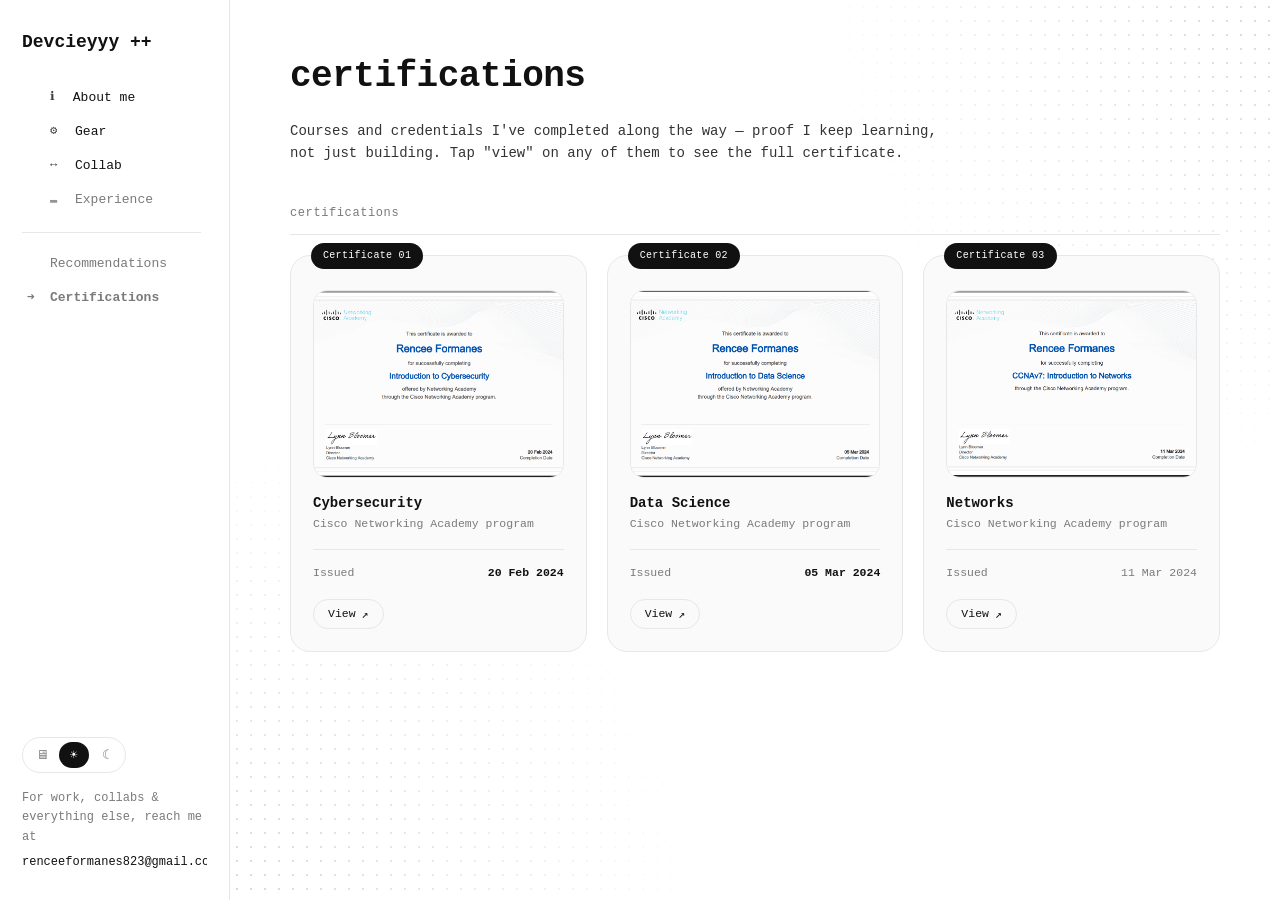
==== commit 2e1e4794: "Updating animations" ====
--- a/certification.html
+++ b/certification.html
@@ -55,6 +55,7 @@
       
       <div class="sidebar-footer">
         <div class="divider"></div>
+        
         <button class="theme-toggle" type="button" id="themeToggle" aria-label="Switch to dark mode" aria-pressed="false">
           <span class="theme-icon" aria-hidden="true">☾</span>
         </button>
--- a/style.css
+++ b/style.css
@@ -934,76 +934,80 @@
   .stack-card.pos2{transform:translateX(115px) rotate(11deg) scale(.8);}
   .stack-card.pos3{transform:translateX(170px) rotate(16deg) scale(.7);}
 }
-.stack-fan-wrap{
-  display:flex;
-  flex-direction:row;
-  align-items:center;
-  justify-content:center;
-  gap:16px;
+/* ---------- Stack marquee ---------- */
+.stack-marquee{
+  display:flex;
+  flex-direction:column;
+  gap:14px;
+  margin:24px 0 10px;
+}
+.stack-row{
+  overflow:hidden;
   width:100%;
-}
-.stack-fan{
-  position:relative;
-  height:220px;
-  flex:1 1 auto;
-  max-width:700px;
-  display:flex;
-  align-items:center;
-  justify-content:center;
-}
-
-.stack-nav{
-  flex-shrink:0;
-  width:38px;height:38px;
-  border-radius:50%;
-  border:1px solid var(--line);
-  background:var(--bg);
+  -webkit-mask-image:linear-gradient(90deg, transparent, #000 8%, #000 92%, transparent);
+  mask-image:linear-gradient(90deg, transparent, #000 8%, #000 92%, transparent);
+}
+.stack-track{
+  display:flex;
+  gap:12px;
+  width:max-content;
+  will-change:transform;
+}
+.row-right .stack-track{
+  animation: stack-scroll-right 22s linear infinite;
+}
+.row-left .stack-track{
+  animation: stack-scroll-left 22s linear infinite;
+}
+@keyframes stack-scroll-right{
+  from{ transform:translateX(-50%); }
+  to{ transform:translateX(0%); }
+}
+@keyframes stack-scroll-left{
+  from{ transform:translateX(0%); }
+  to{ transform:translateX(-50%); }
+}
+.stack-row:hover .stack-track{
+  animation-play-state:paused;
+}
+
+.stack-pill{
+  flex:0 0 auto;
+  display:inline-flex;
+  align-items:center;
+  gap:8px;
+  font-family:var(--mono);
+  font-size:12.5px;
   color:var(--ink);
-  font-size:20px;
-  line-height:1;
-  cursor:pointer;
-  display:flex;align-items:center;justify-content:center;
-  transition:background .15s ease, border-color .15s ease, transform .15s ease;
-  flex:0 0 auto;
-}
-.stack-nav:hover{ background:var(--card); border-color:#bbb; transform:scale(1.08); }
-.dark-theme .stack-nav:hover{ border-color:#4a4b52; }
-
-.stack-card[data-pos="-3"]{ transform:translateX(-230px) rotate(-16deg) scale(.72); opacity:.55; z-index:1; }
-.stack-card[data-pos="-2"]{ transform:translateX(-150px) rotate(-11deg) scale(.82); opacity:.7;  z-index:2; }
-.stack-card[data-pos="-1"]{ transform:translateX(-78px)  rotate(-6deg)  scale(.92); opacity:.9;  z-index:3; }
-.stack-card[data-pos="0"]{
-  transform:translateX(0) translateY(-14px) rotate(0deg) scale(1.18);
-  opacity:1; z-index:5;
-  width:130px; height:165px;
-  font-size:52px;
-  box-shadow:0 22px 44px rgba(17,17,17,0.22);
-}
-.dark-theme .stack-card[data-pos="0"]{
-  box-shadow:0 22px 48px rgba(0,0,0,0.6);
-}
-.stack-card[data-pos="1"]{ transform:translateX(78px)  rotate(6deg)  scale(.92); opacity:.9;  z-index:3; }
-.stack-card[data-pos="2"]{ transform:translateX(150px) rotate(11deg) scale(.82); opacity:.7;  z-index:2; }
-.stack-card[data-pos="3"]{ transform:translateX(230px) rotate(16deg) scale(.72); opacity:.55; z-index:1; }
-
-/* cards that scroll fully off-screen while cycling */
-.stack-card[data-pos="-4"],
-.stack-card[data-pos="4"]{
-  opacity:0;
-  pointer-events:none;
-}
-.stack-card[data-pos="-4"]{ transform:translateX(-280px) rotate(-18deg) scale(.6); z-index:0; }
-.stack-card[data-pos="4"]{ transform:translateX(280px) rotate(18deg) scale(.6); z-index:0; }
-
-/* ---- Mobile ---- */
+  background:var(--card);
+  border:1px solid var(--line);
+  border-radius:999px;
+  padding:9px 18px;
+  white-space:nowrap;
+}
+.stack-pill i{ font-size:15px; }
+
 @media(max-width:600px){
-  .stack-fan{height:150px;}
-  .stack-card{width:64px;height:82px;font-size:24px;border-radius:14px;}
-  .stack-card.pos-3{transform:translateX(-118px) rotate(-16deg) scale(.68);}
-  .stack-card.pos-2{transform:translateX(-80px)  rotate(-11deg) scale(.78);}
-  .stack-card.pos-1{transform:translateX(-42px)  rotate(-6deg)  scale(.88);}
-  .stack-card.pos-0{transform:translateX(0) translateY(-8px) scale(1.1);width:76px;height:96px;font-size:30px;}
-  .stack-card.pos1{transform:translateX(42px)  rotate(6deg)  scale(.88);}
-  .stack-card.pos2{transform:translateX(80px)  rotate(11deg) scale(.78);}
-  .stack-card.pos3{transform:translateX(118px) rotate(16deg) scale(.68);}
-}+  .stack-pill{ font-size:11px; padding:7px 14px; }
+  .stack-marquee{ gap:10px; }
+}
+@media (max-width: 768px) {
+  .sidebar {
+    position: sticky;
+    top: 0;
+    z-index: 1000;
+    /* needs a solid background, or page content shows through */
+    background: #fff;
+  }
+
+  html.dark-theme .sidebar {
+    background: #0f1012; /* match your dark header color */
+  }
+
+  /* if the burger menu is open and taller than the screen, let it scroll */
+  .sidebar-menu {
+    max-height: calc(100vh - 70px);
+    overflow-y: auto;
+  }
+}
+.stat .num { font-variant-numeric: tabular-nums; }
--- a/mobile-menu.css
+++ b/mobile-menu.css
@@ -142,4 +142,23 @@
     margin-top: auto;
     padding-top: 24px;
   }
+}
+@media (max-width: 768px) {
+  .sidebar {
+    position: sticky;
+    top: 0;
+    z-index: 1000;
+    /* needs a solid background, or page content shows through */
+    background: #fff;
+  }
+
+  html.dark-theme .sidebar {
+    background: #0f1012; /* match your dark header color */
+  }
+
+  /* if the burger menu is open and taller than the screen, let it scroll */
+  .sidebar-menu {
+    max-height: calc(100vh - 70px);
+    overflow-y: auto;
+  }
 }
